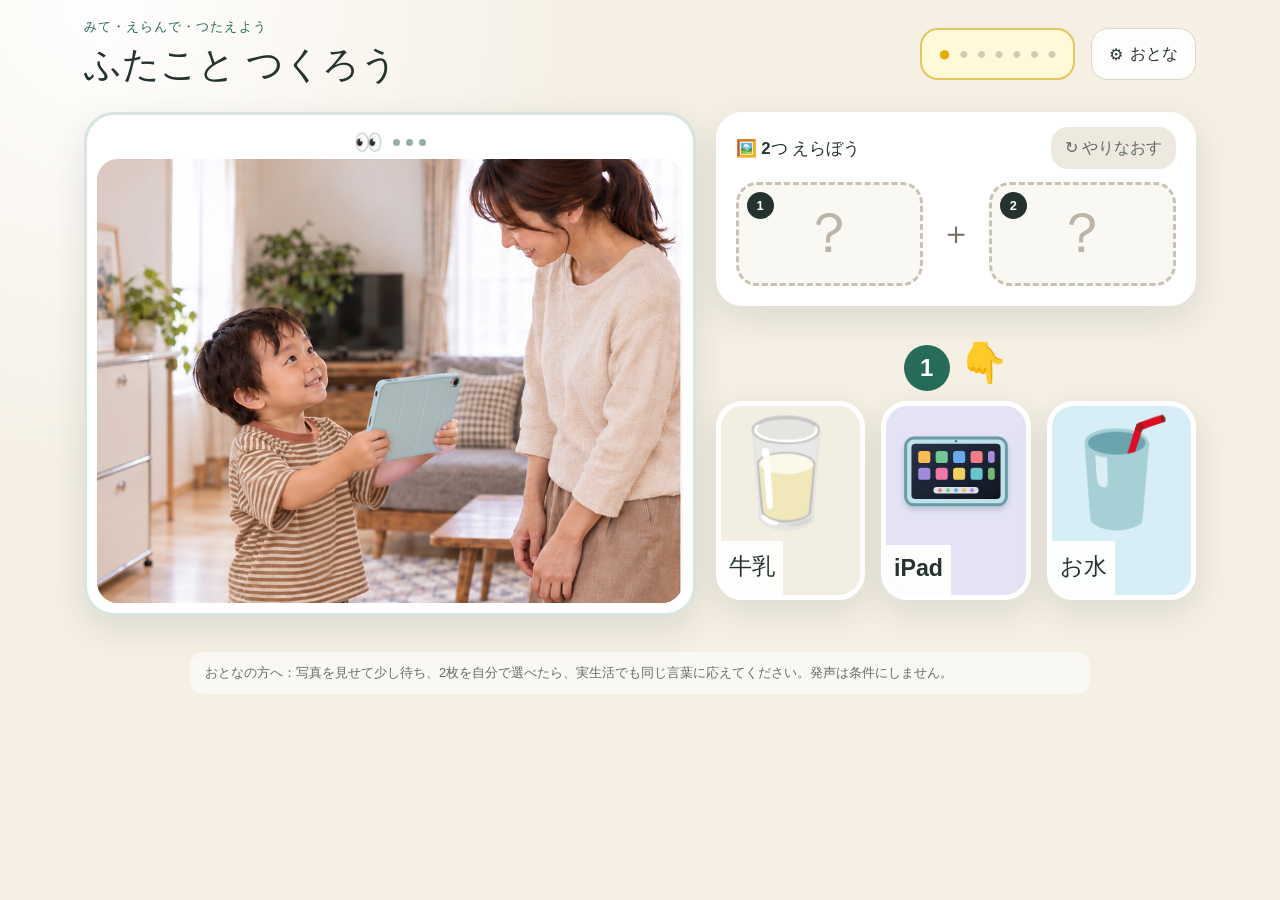
==== index.html @ f9b21fd6 "Add files via upload" ====
<!doctype html>
<html lang="ja">
  <head>
    <meta charset="UTF-8" />
    <meta name="viewport" content="width=device-width, initial-scale=1, viewport-fit=cover" />
    <meta name="theme-color" content="#f5efe4" />
    <meta name="apple-mobile-web-app-capable" content="yes" />
    <meta name="apple-mobile-web-app-status-bar-style" content="default" />
    <meta name="apple-mobile-web-app-title" content="ふたこと" />
    <meta name="format-detection" content="telephone=no" />
    <link rel="manifest" href="./manifest.webmanifest" />
    <link rel="icon" type="image/png" href="./icons/icon-192.png" />
    <link rel="apple-touch-icon" href="./icons/icon-180.png" />
    <link rel="stylesheet" href="./styles.css" />
    <title>ふたこと つくろう</title>
  </head>
  <body>
    <div class="app-shell">
      <header class="topbar">
        <div>
          <p class="eyebrow">みて・えらんで・つたえよう</p>
          <h1 id="app-title">ふたこと つくろう</h1>
        </div>
        <div class="topbar-actions">
          <div id="progress" class="progress" aria-label="ゲームの進み具合"></div>
          <button id="open-settings" class="adult-button" type="button" aria-label="おとなの設定を開く">
            <span aria-hidden="true">⚙</span><span>おとな</span>
          </button>
        </div>
      </header>

      <main>
        <section class="story-card" aria-labelledby="scene-description">
          <div class="look-cue" aria-hidden="true"><span>👀</span><i></i><i></i><i></i></div>
          <div id="scene-frame" class="scene-frame">
            <img id="scene-image" class="scene-image" src="" alt="" />
            <div id="result-badge" class="result-badge" hidden aria-hidden="true">できた！</div>
          </div>
          <p id="scene-description" class="visually-hidden"></p>
        </section>

        <section class="sentence-area" aria-labelledby="sentence-title">
          <div class="sentence-heading">
            <h2 id="sentence-title"><span aria-hidden="true">🖼️</span> 2つ えらぼう</h2>
            <button id="reset-round" class="reset-button" type="button">↻ やりなおす</button>
          </div>
          <div class="sentence-strip" aria-label="選んだ二つのカード">
            <div id="first-slot" class="word-slot empty">
              <span class="slot-number">1</span><span class="slot-placeholder" aria-hidden="true">？</span>
            </div>
            <span class="sentence-arrow" aria-hidden="true">＋</span>
            <div id="second-slot" class="word-slot empty">
              <span class="slot-number">2</span><span class="slot-placeholder" aria-hidden="true">？</span>
            </div>
          </div>
        </section>

        <section id="choices-area" class="choices-area" aria-labelledby="choice-title">
          <p id="choice-title" class="choice-title"><span aria-hidden="true">1　👇</span></p>
          <div id="choice-grid" class="choice-grid"></div>
        </section>

        <section id="outcome-panel" class="outcome-panel" hidden aria-live="assertive">
          <div class="outcome-copy">
            <span class="outcome-icon" aria-hidden="true">✨</span>
            <div><small>つたわった ことば</small><strong id="completed-phrase"></strong></div>
          </div>
          <div class="auto-next" aria-label="自動的に次の場面へ進みます">
            <span aria-hidden="true">●</span><span aria-hidden="true">●</span><span aria-hidden="true">●</span><b aria-hidden="true">▶</b>
          </div>
        </section>

        <p class="partner-cue">
          <strong>おとなの方へ：</strong>写真を見せて少し待ち、2枚を自分で選べたら、実生活でも同じ言葉に応えてください。発声は条件にしません。
        </p>
      </main>
    </div>

    <dialog id="settings-dialog" class="settings-dialog">
      <div class="settings-shell">
        <header class="settings-header">
          <div><p class="eyebrow">保護者用</p><h2>ゲームの設定</h2></div>
          <button id="close-settings" class="close-button" type="button" aria-label="設定を閉じる">×</button>
        </header>
        <div class="settings-content">
          <section class="settings-section">
            <label class="field">
              <span>アプリに表示する名前</span>
              <input id="app-title-input" type="text" maxlength="24" />
            </label>
            <label class="field range-field">
              <span>読み上げの速さ：<output id="rate-output">ゆっくり</output></span>
              <input id="speech-rate" type="range" min="0.65" max="1.1" value="0.82" step="0.01" />
            </label>
            <label class="toggle-field">
              <input id="celebrate-correct" type="checkbox" checked />
              <span>正解時にクラッカーでお祝いする</span>
            </label>
            <button id="test-voice" class="secondary-button" type="button">二語の声を試す</button>
          </section>

          <section class="settings-section">
            <h3>収録している場面</h3>
            <ul class="scene-list">
              <li>iPad ＋ やりたい</li>
              <li>牛乳 ＋ ちょうだい</li>
              <li>お水（水筒）＋ 取って</li>
              <li>お菓子 ＋ ちょうだい</li>
              <li>お菓子 ＋ あけて</li>
              <li>おむつ ＋ かえて</li>
              <li>トイレ ＋ 行きたい</li>
            </ul>
            <p class="note">7つの写真場面は、3歳の慧樹くんの写真を人物の基準にしたAI合成画像です。おむつ場面の結果写真は、清潔なおむつを履き、これからズボンを履く日常場面です。</p>
          </section>

          <section class="settings-section guidance-section">
            <h3>遊び方</h3>
            <ol>
              <li>最初の写真を一緒に見ます。</li>
              <li>1枚目を3枚から選びます。</li>
              <li>2枚目を3枚から選びます。</li>
              <li>正しい組み合わせで二語を読み、結果の写真に変わります。</li>
            </ol>
          </section>
        </div>
      </div>
    </dialog>

    <div id="celebration" class="celebration" hidden aria-live="assertive" aria-atomic="true">
      <div class="cracker cracker-left" aria-hidden="true">🎉</div>
      <div class="celebration-message">正解！</div>
      <div class="cracker cracker-right" aria-hidden="true">🎉</div>
      <div class="confetti" aria-hidden="true">
        <i></i><i></i><i></i><i></i><i></i><i></i><i></i><i></i>
        <i></i><i></i><i></i><i></i><i></i><i></i><i></i><i></i>
      </div>
    </div>
    <div id="toast" class="toast" role="status" aria-live="polite" hidden></div>
    <script src="./app.js" defer></script>
  </body>
</html>
---- styles.css ----
:root {
  color-scheme: light;
  --ink: #25332e;
  --muted: #68736e;
  --paper: #fffdf8;
  --cream: #f5efe4;
  --line: #ddd5c7;
  --green: #276b5a;
  --green-dark: #174f43;
  --yellow: #f5cd51;
  --shadow: 0 12px 34px rgba(41, 55, 49, 0.12);
  font-family: -apple-system, BlinkMacSystemFont, "Hiragino Sans", "Yu Gothic", sans-serif;
  font-synthesis: none;
}

* { box-sizing: border-box; }
[hidden] { display: none !important; }

html,
body {
  min-height: 100%;
  margin: 0;
  background: var(--cream);
  color: var(--ink);
  -webkit-tap-highlight-color: transparent;
}

body {
  min-height: 100svh;
  background:
    radial-gradient(circle at 8% 0%, rgba(255, 255, 255, 0.96), transparent 34%),
    var(--cream);
}

button,
input { font: inherit; }
button { color: inherit; }
h1,
h2,
h3,
p { margin-top: 0; }

.app-shell {
  width: min(1160px, 100%);
  min-height: 100svh;
  margin: 0 auto;
  padding: max(18px, env(safe-area-inset-top)) max(24px, env(safe-area-inset-right)) max(28px, env(safe-area-inset-bottom)) max(24px, env(safe-area-inset-left));
}

.topbar,
.topbar-actions,
.sentence-heading,
.settings-header {
  display: flex;
  align-items: center;
  justify-content: space-between;
  gap: 16px;
}

.eyebrow {
  margin: 0 0 5px;
  color: var(--green);
  font-size: 0.82rem;
  font-weight: 900;
  letter-spacing: 0.08em;
}

h1 {
  margin-bottom: 0;
  font-size: clamp(1.5rem, 3vw, 2.3rem);
}

.progress {
  display: flex;
  min-height: 52px;
  align-items: center;
  gap: 8px;
  padding: 0 16px;
  border: 2px solid #e3c65d;
  border-radius: 18px;
  background: #fff8d9;
}

.progress span {
  color: #d1cab4;
  font-size: 1rem;
}

.progress span.active {
  color: #e0ad00;
  font-size: 1.35rem;
  animation: active-dot 1.2s ease-in-out infinite;
}

.progress span.done { color: #e0ad00; }

.adult-button,
.reset-button,
.close-button,
.secondary-button {
  border: 0;
  border-radius: 17px;
  cursor: pointer;
  font-weight: 900;
  touch-action: manipulation;
}

.adult-button {
  display: flex;
  min-height: 52px;
  align-items: center;
  gap: 7px;
  padding: 0 17px;
  border: 1px solid var(--line);
  background: rgba(255, 255, 255, 0.86);
}

main { padding-top: 22px; }

.story-card {
  width: min(760px, 100%);
  margin: 0 auto 18px;
  padding: 10px;
  border: 3px solid #d7e5df;
  border-radius: 30px;
  background: #fff;
  box-shadow: var(--shadow);
}

.look-cue {
  display: flex;
  min-height: 34px;
  align-items: center;
  justify-content: center;
  gap: 6px;
}

.look-cue span { margin-right: 4px; font-size: 1.45rem; }
.look-cue i {
  width: 7px;
  height: 7px;
  border-radius: 50%;
  background: #94afa6;
}

.scene-frame {
  position: relative;
  width: 100%;
  aspect-ratio: 1.32 / 1;
  overflow: hidden;
  border-radius: 21px;
  background: #eae6dc;
}

.scene-image {
  display: block;
  width: 200%;
  max-width: none;
  height: 100%;
  object-fit: cover;
  transform: translateX(0);
  transition: transform 750ms cubic-bezier(.2, .75, .25, 1);
}

.scene-frame.show-result .scene-image { transform: translateX(-50%); }

.result-badge {
  position: absolute;
  top: 14px;
  right: 14px;
  padding: 9px 15px;
  border: 4px solid #fff;
  border-radius: 999px;
  background: var(--yellow);
  font-size: 1.05rem;
  font-weight: 950;
  box-shadow: 0 6px 18px rgba(66, 54, 19, 0.2);
  animation: badge-pop 600ms ease-out both;
}

.sentence-area {
  width: min(900px, 100%);
  margin: 0 auto;
  padding: 15px 20px 20px;
  border-radius: 26px;
  background: #fff;
  box-shadow: var(--shadow);
}

.sentence-heading h2 {
  margin-bottom: 0;
  font-size: 1.05rem;
}

.reset-button {
  min-height: 42px;
  padding: 0 14px;
  background: #eee9df;
  color: #626b67;
}

.sentence-strip {
  display: grid;
  grid-template-columns: 1fr 42px 1fr;
  align-items: center;
  gap: 12px;
  margin-top: 13px;
}

.word-slot {
  position: relative;
  display: grid;
  min-height: 118px;
  grid-template-columns: minmax(70px, 40%) 1fr;
  align-items: center;
  gap: 10px;
  overflow: hidden;
  padding: 10px;
  border: 4px solid var(--green);
  border-radius: 21px;
  background: var(--slot-color, #eef7f4);
}

.word-slot.empty {
  display: grid;
  place-items: center;
  border: 3px dashed #c9c1b3;
  background: #faf8f3;
}

.word-slot.speaking {
  box-shadow: 0 0 0 8px rgba(245, 205, 81, 0.65);
  transform: scale(1.015);
}

.slot-number {
  position: absolute;
  top: 7px;
  left: 8px;
  display: grid;
  width: 27px;
  height: 27px;
  place-items: center;
  border-radius: 50%;
  background: var(--ink);
  color: #fff;
  font-size: 0.8rem;
  font-weight: 900;
}

.slot-placeholder {
  color: #bbb4a7;
  font-size: 3.5rem;
  font-weight: 950;
}

.slot-emoji {
  display: grid;
  min-height: 88px;
  place-items: center;
  border-radius: 15px;
  background: rgba(255, 255, 255, 0.82);
  font-size: clamp(3.2rem, 7vw, 5rem);
}

.slot-word {
  font-size: clamp(1.3rem, 3vw, 2rem);
  font-weight: 950;
  text-align: center;
}

.sentence-arrow {
  color: #746e64;
  font-size: 2rem;
  font-weight: 950;
  text-align: center;
}

.choices-area {
  width: min(960px, 100%);
  margin: 18px auto 0;
}

.choice-title {
  min-height: 50px;
  margin: 0 0 10px;
  text-align: center;
}

.choice-step {
  display: inline-grid;
  width: 46px;
  height: 46px;
  place-items: center;
  border-radius: 50%;
  background: var(--green);
  color: #fff;
  font-size: 1.5rem;
  font-weight: 950;
}

.choice-hand {
  display: inline-block;
  margin-left: 10px;
  font-size: 2.4rem;
  animation: hand-bob 1s ease-in-out infinite;
}

.finished-symbol {
  display: inline-block;
  padding: 7px 20px;
  border-radius: 999px;
  background: rgba(255, 255, 255, 0.75);
  font-size: 1.65rem;
}

.choice-grid {
  display: grid;
  grid-template-columns: repeat(3, minmax(0, 1fr));
  gap: 16px;
}

.picture-card {
  position: relative;
  display: flex;
  min-height: 172px;
  flex-direction: column;
  overflow: hidden;
  padding: 0;
  border: 5px solid #fff;
  border-radius: 26px;
  background: var(--card-color);
  box-shadow: var(--shadow);
  cursor: pointer;
  touch-action: manipulation;
  transition: transform 130ms ease, opacity 130ms ease, border-color 130ms ease;
}

.picture-card:active { transform: scale(0.96); }

.card-emoji {
  display: grid;
  min-height: 120px;
  flex: 1;
  place-items: center;
  font-size: clamp(4.3rem, 9vw, 6.5rem);
}

.card-picture {
  box-sizing: border-box;
  width: 100%;
  max-width: 156px;
  height: 120px;
  margin: auto;
  padding: 8px;
  object-fit: contain;
}

.slot-emoji.card-picture {
  width: min(100%, 118px);
  height: 88px;
  padding: 5px;
}

.card-word {
  padding: 10px 8px 13px;
  background: rgba(255, 255, 255, 0.94);
  font-size: clamp(1rem, 2.2vw, 1.45rem);
  font-weight: 950;
  text-align: center;
}

.picture-card.try-again {
  border-color: #e39b67;
  animation: shake 420ms ease;
}

.picture-card.chosen {
  border-color: var(--yellow);
  animation: chosen-pop 340ms ease-out both;
}

.picture-card.hint-card {
  border-color: var(--yellow);
  animation: hint-glow 1.15s ease-in-out infinite;
}

.picture-card.hint-card::after {
  position: absolute;
  right: 7px;
  bottom: 7px;
  content: "👆";
  font-size: 3rem;
  animation: hand-bob 1s ease-in-out infinite;
}

.outcome-panel {
  display: flex;
  width: min(900px, 100%);
  align-items: center;
  justify-content: space-between;
  gap: 12px;
  margin: 18px auto 0;
  padding: 14px 16px;
  border: 3px solid #ead170;
  border-radius: 24px;
  background: #fff8d8;
  box-shadow: var(--shadow);
}

.outcome-copy {
  display: flex;
  align-items: center;
  gap: 12px;
}

.outcome-icon { font-size: 2.8rem; }
.outcome-copy small,
.outcome-copy strong { display: block; }
.outcome-copy small { color: #71694e; font-weight: 800; }
.outcome-copy strong { margin-top: 2px; font-size: clamp(1.35rem, 3vw, 2rem); }

.auto-next {
  display: flex;
  align-items: center;
  justify-content: flex-end;
  gap: 6px;
  min-width: 110px;
  color: var(--green);
}

.auto-next span {
  color: #91b7ac;
  font-size: 0.72rem;
  animation: next-dot 1.1s ease-in-out infinite;
}

.auto-next span:nth-child(2) { animation-delay: 0.16s; }
.auto-next span:nth-child(3) { animation-delay: 0.32s; }
.auto-next b { margin-left: 7px; font-size: 1.6rem; }

.partner-cue {
  width: min(900px, 100%);
  margin: 16px auto 0;
  padding: 11px 15px;
  border-radius: 14px;
  background: rgba(255, 255, 255, 0.58);
  color: #666d69;
  font-size: 0.8rem;
  line-height: 1.6;
}

.settings-dialog {
  width: min(680px, calc(100% - 24px));
  max-height: calc(100svh - 24px);
  padding: 0;
  overflow: hidden;
  border: 0;
  border-radius: 28px;
  background: var(--paper);
  box-shadow: 0 20px 80px rgba(26, 37, 33, 0.3);
}

.settings-dialog::backdrop {
  background: rgba(31, 43, 39, 0.55);
  backdrop-filter: blur(4px);
}

.settings-shell {
  display: flex;
  max-height: calc(100svh - 24px);
  flex-direction: column;
}

.settings-header {
  padding: 21px 23px 17px;
  border-bottom: 1px solid var(--line);
  background: #fff;
}

.settings-header h2 { margin-bottom: 0; }

.close-button {
  width: 52px;
  height: 52px;
  background: #eeeae2;
  font-size: 2rem;
}

.settings-content {
  overflow-y: auto;
  padding: 23px;
}

.settings-section + .settings-section {
  margin-top: 26px;
  padding-top: 26px;
  border-top: 1px solid var(--line);
}

.settings-section h3 { margin-bottom: 14px; }

.field {
  display: grid;
  gap: 8px;
  margin-bottom: 18px;
  font-weight: 800;
}

.field input[type="text"] {
  min-height: 54px;
  padding: 0 15px;
  border: 2px solid var(--line);
  border-radius: 14px;
}

.range-field input { width: 100%; accent-color: var(--green); }

.toggle-field {
  display: flex;
  align-items: center;
  gap: 12px;
  margin-bottom: 19px;
  font-weight: 800;
}

.toggle-field input { width: 25px; height: 25px; accent-color: var(--green); }

.secondary-button {
  min-height: 48px;
  padding: 0 18px;
  background: #ebe7de;
}

.scene-list,
.guidance-section ol { line-height: 1.8; }

.note {
  color: var(--muted);
  font-size: 0.85rem;
  line-height: 1.65;
}

.visually-hidden {
  position: absolute !important;
  width: 1px !important;
  height: 1px !important;
  padding: 0 !important;
  overflow: hidden !important;
  clip: rect(0, 0, 0, 0) !important;
  white-space: nowrap !important;
  border: 0 !important;
}

.toast {
  position: fixed;
  z-index: 40;
  right: 20px;
  bottom: max(20px, env(safe-area-inset-bottom));
  left: 20px;
  width: fit-content;
  margin: 0 auto;
  padding: 14px 20px;
  border-radius: 16px;
  background: #25312d;
  color: #fff;
  font-weight: 900;
}

.celebration {
  position: fixed;
  z-index: 30;
  inset: 0;
  display: flex;
  align-items: center;
  justify-content: center;
  gap: clamp(18px, 5vw, 70px);
  overflow: hidden;
  pointer-events: none;
}

.celebration::before {
  position: absolute;
  inset: 0;
  background: radial-gradient(circle, rgba(255, 250, 213, 0.9), rgba(255, 255, 255, 0) 64%);
  content: "";
  animation: celebration-glow 1.35s ease-out both;
}

.celebration-message {
  position: relative;
  z-index: 2;
  padding: 18px 32px 22px;
  border: 5px solid #fff;
  border-radius: 28px;
  background: var(--yellow);
  font-size: clamp(2.4rem, 8vw, 5.5rem);
  font-weight: 950;
  box-shadow: 0 18px 50px rgba(74, 57, 7, 0.2);
  animation: correct-pop 1.3s ease-out both;
}

.cracker {
  position: relative;
  z-index: 2;
  font-size: clamp(4rem, 11vw, 8rem);
}

.cracker-left { animation: cracker-left 1.3s ease-out both; }
.cracker-right { animation: cracker-right 1.3s ease-out both; transform: scaleX(-1); }
.confetti { position: absolute; inset: 0; }
.confetti i {
  position: absolute;
  top: -10%;
  left: var(--x);
  width: 13px;
  height: 28px;
  border-radius: 4px;
  background: var(--color);
  animation: confetti-fall var(--duration) ease-out var(--delay) both;
}
.confetti i:nth-child(1) { --x: 8%; --color: #e76868; --duration: 1.2s; --delay: .03s; }
.confetti i:nth-child(2) { --x: 15%; --color: #4cae8d; --duration: 1.35s; --delay: .12s; }
.confetti i:nth-child(3) { --x: 23%; --color: #638fd5; --duration: 1.15s; --delay: .2s; }
.confetti i:nth-child(4) { --x: 31%; --color: #f0b83d; --duration: 1.4s; --delay: .05s; }
.confetti i:nth-child(5) { --x: 39%; --color: #a979ce; --duration: 1.25s; --delay: .16s; }
.confetti i:nth-child(6) { --x: 47%; --color: #e76868; --duration: 1.38s; --delay: .08s; }
.confetti i:nth-child(7) { --x: 55%; --color: #4cae8d; --duration: 1.18s; --delay: .22s; }
.confetti i:nth-child(8) { --x: 63%; --color: #638fd5; --duration: 1.32s; --delay: .02s; }
.confetti i:nth-child(9) { --x: 71%; --color: #f0b83d; --duration: 1.22s; --delay: .13s; }
.confetti i:nth-child(10) { --x: 79%; --color: #a979ce; --duration: 1.42s; --delay: .06s; }
.confetti i:nth-child(11) { --x: 87%; --color: #e76868; --duration: 1.2s; --delay: .18s; }
.confetti i:nth-child(12) { --x: 94%; --color: #4cae8d; --duration: 1.34s; --delay: .1s; }
.confetti i:nth-child(13) { --x: 12%; --color: #638fd5; --duration: 1.4s; --delay: .26s; }
.confetti i:nth-child(14) { --x: 35%; --color: #f0b83d; --duration: 1.27s; --delay: .3s; }
.confetti i:nth-child(15) { --x: 68%; --color: #a979ce; --duration: 1.36s; --delay: .24s; }
.confetti i:nth-child(16) { --x: 90%; --color: #e76868; --duration: 1.18s; --delay: .32s; }

button:focus-visible,
input:focus-visible {
  outline: 4px solid #196fc5;
  outline-offset: 3px;
}

@keyframes active-dot {
  0%, 100% { transform: scale(1); }
  50% { transform: scale(1.2); }
}
@keyframes next-dot {
  0%, 100% { transform: translateY(0); opacity: 0.42; }
  50% { transform: translateY(-5px); opacity: 1; }
}
@keyframes hand-bob {
  0%, 100% { transform: translateY(4px); }
  50% { transform: translateY(-5px); }
}
@keyframes badge-pop {
  0% { transform: scale(0.4) rotate(-10deg); opacity: 0; }
  75% { transform: scale(1.1) rotate(3deg); opacity: 1; }
  100% { transform: scale(1); opacity: 1; }
}
@keyframes shake {
  0%, 100% { transform: translateX(0); }
  30% { transform: translateX(-8px); }
  65% { transform: translateX(8px); }
}
@keyframes chosen-pop {
  0% { transform: scale(1); }
  55% { transform: scale(1.08); }
  100% { transform: scale(0.98); }
}
@keyframes hint-glow {
  0%, 100% { box-shadow: var(--shadow), 0 0 0 0 rgba(245, 205, 81, 0.5); }
  50% { box-shadow: var(--shadow), 0 0 0 11px rgba(245, 205, 81, 0.16); }
}
@keyframes correct-pop {
  0% { transform: scale(0.45) rotate(-7deg); opacity: 0; }
  24% { transform: scale(1.12) rotate(3deg); opacity: 1; }
  75% { transform: scale(1); opacity: 1; }
  100% { transform: scale(0.96); opacity: 0; }
}
@keyframes cracker-left {
  0% { transform: translate(-70px, 50px) rotate(-30deg) scale(0.5); opacity: 0; }
  25% { transform: translate(0) rotate(0) scale(1.08); opacity: 1; }
  100% { transform: translate(-10px, 10px) rotate(-8deg); opacity: 0; }
}
@keyframes cracker-right {
  0% { transform: translate(70px, 50px) rotate(-30deg) scale(-0.5, 0.5); opacity: 0; }
  25% { transform: translate(0) rotate(0) scale(-1.08, 1.08); opacity: 1; }
  100% { transform: translate(10px, 10px) rotate(-8deg) scale(-1, 1); opacity: 0; }
}
@keyframes confetti-fall {
  0% { transform: translateY(-5vh) rotate(0); opacity: 0; }
  12% { opacity: 1; }
  100% { transform: translateY(108vh) rotate(520deg); opacity: 0; }
}
@keyframes celebration-glow {
  0% { opacity: 0; }
  18% { opacity: 1; }
  100% { opacity: 0; }
}

@media (min-width: 900px) {
  main {
    display: grid;
    grid-template-columns: minmax(0, 1.12fr) minmax(430px, 0.88fr);
    grid-template-areas:
      "story sentence"
      "story choices"
      "outcome outcome"
      "cue cue";
    align-items: start;
    gap: 18px 20px;
  }

  .story-card {
    grid-area: story;
    width: 100%;
    margin: 0;
  }

  .sentence-area {
    grid-area: sentence;
    width: 100%;
    margin: 0;
  }

  .choices-area {
    grid-area: choices;
    width: 100%;
    margin: 0;
  }

  .outcome-panel {
    grid-area: outcome;
    margin-top: 0;
  }

  .partner-cue {
    grid-area: cue;
    margin-top: 0;
  }

  .word-slot {
    min-height: 104px;
    grid-template-columns: 1fr;
  }

  .slot-emoji { min-height: 62px; font-size: 3rem; }
  .slot-word { font-size: 1.05rem; }
  .picture-card { min-height: 160px; }
  .card-emoji { min-height: 112px; }
}

@media (max-width: 760px) {
  .app-shell { padding-right: 14px; padding-left: 14px; }
  .topbar { align-items: flex-start; }
  .topbar-actions { gap: 7px; }
  .progress { gap: 5px; min-height: 48px; padding: 0 10px; }
  .adult-button { min-height: 48px; padding: 0 12px; }
  .adult-button span:last-child { display: none; }
  main { padding-top: 16px; }
  .story-card { padding: 7px; border-radius: 23px; }
  .scene-frame { border-radius: 17px; }
  .sentence-area { padding: 13px; }
  .word-slot { min-height: 96px; grid-template-columns: 1fr; }
  .slot-emoji { min-height: 58px; font-size: 2.8rem; }
  .slot-word { font-size: 1rem; }
  .sentence-strip { grid-template-columns: 1fr 30px 1fr; gap: 7px; }
  .sentence-arrow { font-size: 1.5rem; }
  .choice-grid { gap: 9px; }
  .picture-card { min-height: 125px; border-width: 4px; border-radius: 20px; }
  .card-emoji { min-height: 87px; font-size: clamp(3rem, 15vw, 4.5rem); }
  .card-word { padding: 8px 4px 10px; font-size: 0.92rem; }
  .outcome-panel { align-items: center; }
  .auto-next { min-width: 82px; }
}

@media (prefers-reduced-motion: reduce) {
  *,
  *::before,
  *::after {
    scroll-behavior: auto !important;
    animation: none !important;
    transition-duration: 0.01ms !important;
  }
  .confetti { display: none; }
}
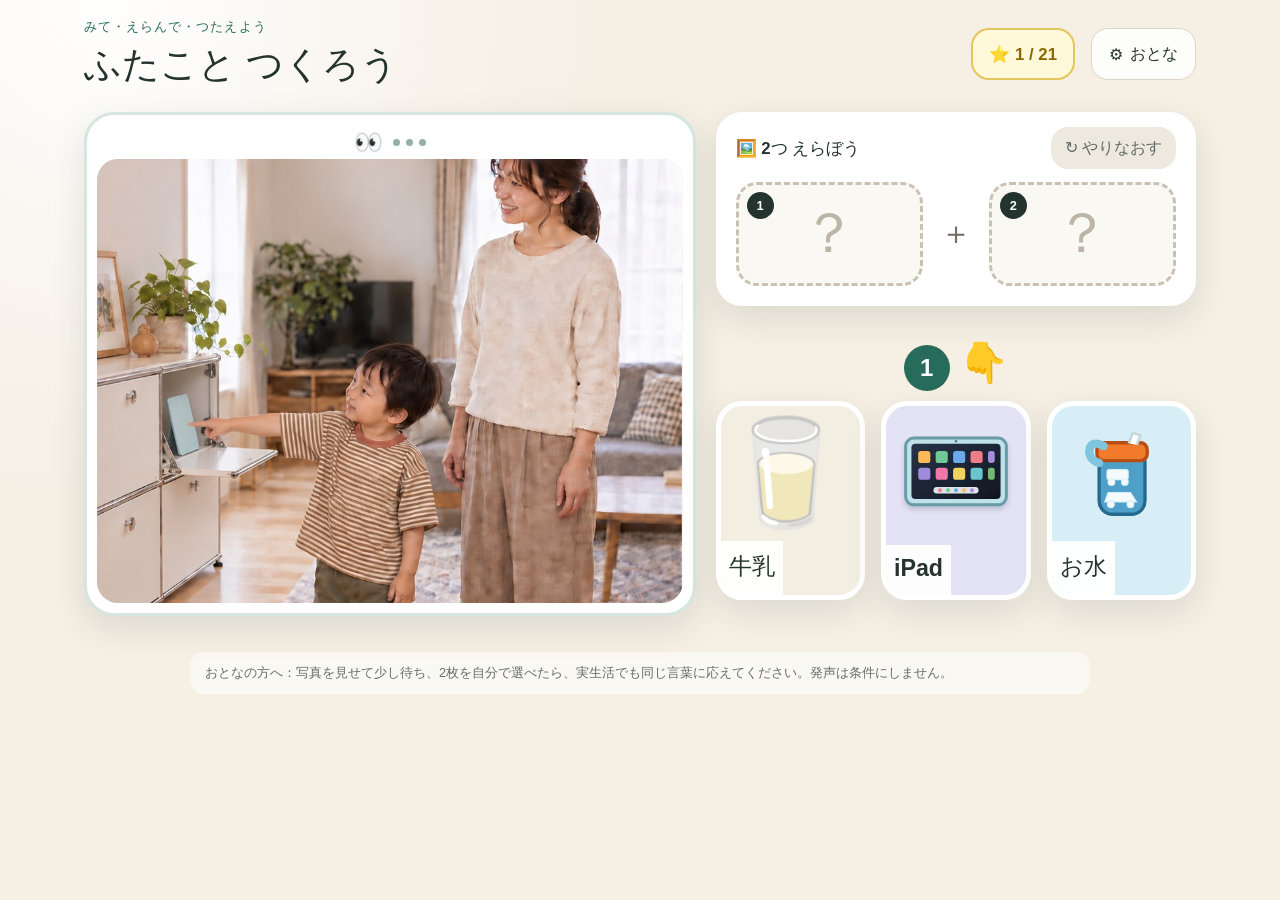
==== commit 3eca79be: "Add files via upload" ====
--- a/index.html
+++ b/index.html
@@ -101,16 +101,19 @@
 
           <section class="settings-section">
             <h3>収録している場面</h3>
+            <a class="secondary-button scene-list-link" href="./scene-list.html?v=29">写真つき・番号つきの一覧を開く</a>
             <ul class="scene-list">
-              <li>iPad ＋ やりたい</li>
-              <li>牛乳 ＋ ちょうだい</li>
-              <li>お水（水筒）＋ 取って</li>
-              <li>お菓子 ＋ ちょうだい</li>
-              <li>お菓子 ＋ あけて</li>
+              <li>iPad：取って・ちょうだい・あけて</li>
+              <li>牛乳：取って・ちょうだい・あけて</li>
+              <li>お水（水筒）：取って・ちょうだい・あけて</li>
+              <li>お菓子：取って・ちょうだい・あけて</li>
+              <li>チョコ：取って・ちょうだい・あけて</li>
+              <li>ヨーグルト：取って・ちょうだい・あけて</li>
+              <li>特別：iPad ＋ やりたい</li>
               <li>おむつ ＋ かえて</li>
               <li>トイレ ＋ 行きたい</li>
             </ul>
-            <p class="note">7つの写真場面は、3歳の慧樹くんの写真を人物の基準にしたAI合成画像です。おむつ場面の結果写真は、清潔なおむつを履き、これからズボンを履く日常場面です。</p>
+            <p class="note">全21場面（基本18場面＋特別3場面）です。「取って」は手の届かない所や見えない所、「ちょうだい」は目の前にある物、「あけて」は閉じたふた・袋・カバーの場面です。人物は慧樹くんに似せた3歳の男の子を使ったAI合成画像で、実際の写真ではありません。</p>
           </section>
 
           <section class="settings-section guidance-section">
--- a/styles.css
+++ b/styles.css
@@ -94,6 +94,13 @@
 
 .progress span.done { color: #e0ad00; }
 
+.progress .progress-count {
+  color: #8a6a00;
+  font-size: 1.05rem;
+  font-weight: 800;
+  white-space: nowrap;
+}
+
 .adult-button,
 .reset-button,
 .close-button,
@@ -530,6 +537,15 @@
   min-height: 48px;
   padding: 0 18px;
   background: #ebe7de;
+}
+
+.scene-list-link {
+  display: inline-flex;
+  align-items: center;
+  justify-content: center;
+  margin-bottom: 12px;
+  color: var(--ink);
+  text-decoration: none;
 }
 
 .scene-list,
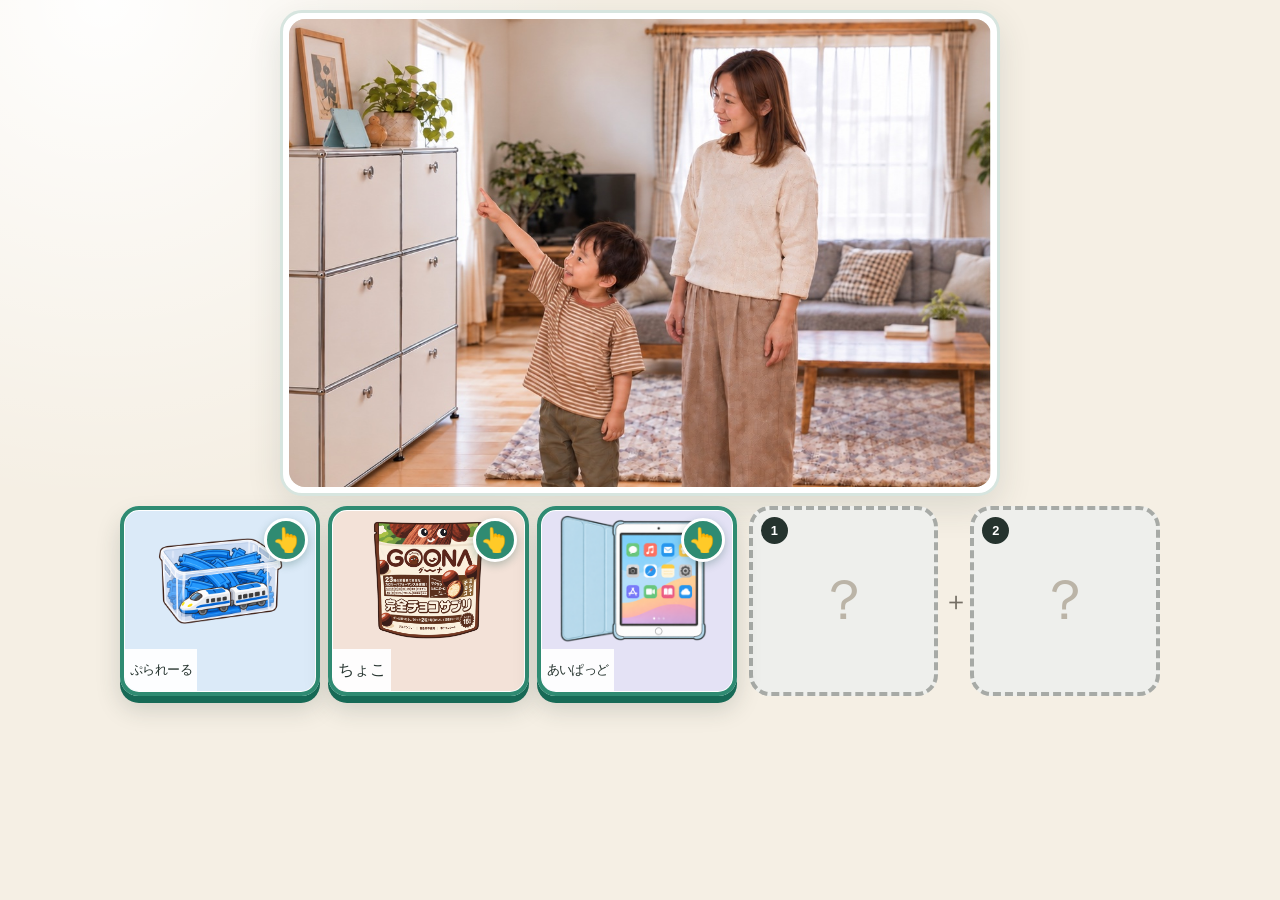
==== commit bcb3d8c3: "Add files via upload" ====
--- a/index.html
+++ b/index.html
@@ -11,39 +11,20 @@
     <link rel="manifest" href="./manifest.webmanifest" />
     <link rel="icon" type="image/png" href="./icons/icon-192.png" />
     <link rel="apple-touch-icon" href="./icons/icon-180.png" />
-    <link rel="stylesheet" href="./styles.css" />
+    <link rel="stylesheet" href="./styles.css?v=61" />
     <title>ふたこと つくろう</title>
   </head>
   <body>
     <div class="app-shell">
-      <header class="topbar">
-        <div>
-          <p class="eyebrow">みて・えらんで・つたえよう</p>
-          <h1 id="app-title">ふたこと つくろう</h1>
-        </div>
-        <div class="topbar-actions">
-          <div id="progress" class="progress" aria-label="ゲームの進み具合"></div>
-          <button id="open-settings" class="adult-button" type="button" aria-label="おとなの設定を開く">
-            <span aria-hidden="true">⚙</span><span>おとな</span>
-          </button>
-        </div>
-      </header>
-
       <main>
         <section class="story-card" aria-labelledby="scene-description">
-          <div class="look-cue" aria-hidden="true"><span>👀</span><i></i><i></i><i></i></div>
           <div id="scene-frame" class="scene-frame">
             <img id="scene-image" class="scene-image" src="" alt="" />
-            <div id="result-badge" class="result-badge" hidden aria-hidden="true">できた！</div>
           </div>
           <p id="scene-description" class="visually-hidden"></p>
         </section>
 
-        <section class="sentence-area" aria-labelledby="sentence-title">
-          <div class="sentence-heading">
-            <h2 id="sentence-title"><span aria-hidden="true">🖼️</span> 2つ えらぼう</h2>
-            <button id="reset-round" class="reset-button" type="button">↻ やりなおす</button>
-          </div>
+        <section class="sentence-area">
           <div class="sentence-strip" aria-label="選んだ二つのカード">
             <div id="first-slot" class="word-slot empty">
               <span class="slot-number">1</span><span class="slot-placeholder" aria-hidden="true">？</span>
@@ -60,85 +41,16 @@
           <div id="choice-grid" class="choice-grid"></div>
         </section>
 
-        <section id="outcome-panel" class="outcome-panel" hidden aria-live="assertive">
-          <div class="outcome-copy">
-            <span class="outcome-icon" aria-hidden="true">✨</span>
-            <div><small>つたわった ことば</small><strong id="completed-phrase"></strong></div>
-          </div>
-          <div class="auto-next" aria-label="自動的に次の場面へ進みます">
-            <span aria-hidden="true">●</span><span aria-hidden="true">●</span><span aria-hidden="true">●</span><b aria-hidden="true">▶</b>
-          </div>
-        </section>
-
-        <p class="partner-cue">
-          <strong>おとなの方へ：</strong>写真を見せて少し待ち、2枚を自分で選べたら、実生活でも同じ言葉に応えてください。発声は条件にしません。
-        </p>
       </main>
     </div>
 
-    <dialog id="settings-dialog" class="settings-dialog">
-      <div class="settings-shell">
-        <header class="settings-header">
-          <div><p class="eyebrow">保護者用</p><h2>ゲームの設定</h2></div>
-          <button id="close-settings" class="close-button" type="button" aria-label="設定を閉じる">×</button>
-        </header>
-        <div class="settings-content">
-          <section class="settings-section">
-            <label class="field">
-              <span>アプリに表示する名前</span>
-              <input id="app-title-input" type="text" maxlength="24" />
-            </label>
-            <label class="field range-field">
-              <span>読み上げの速さ：<output id="rate-output">ゆっくり</output></span>
-              <input id="speech-rate" type="range" min="0.65" max="1.1" value="0.82" step="0.01" />
-            </label>
-            <label class="toggle-field">
-              <input id="celebrate-correct" type="checkbox" checked />
-              <span>正解時にクラッカーでお祝いする</span>
-            </label>
-            <button id="test-voice" class="secondary-button" type="button">二語の声を試す</button>
-          </section>
-
-          <section class="settings-section">
-            <h3>収録している場面</h3>
-            <a class="secondary-button scene-list-link" href="./scene-list.html?v=29">写真つき・番号つきの一覧を開く</a>
-            <ul class="scene-list">
-              <li>iPad：取って・ちょうだい・あけて</li>
-              <li>牛乳：取って・ちょうだい・あけて</li>
-              <li>お水（水筒）：取って・ちょうだい・あけて</li>
-              <li>お菓子：取って・ちょうだい・あけて</li>
-              <li>チョコ：取って・ちょうだい・あけて</li>
-              <li>ヨーグルト：取って・ちょうだい・あけて</li>
-              <li>特別：iPad ＋ やりたい</li>
-              <li>おむつ ＋ かえて</li>
-              <li>トイレ ＋ 行きたい</li>
-            </ul>
-            <p class="note">全21場面（基本18場面＋特別3場面）です。「取って」は手の届かない所や見えない所、「ちょうだい」は目の前にある物、「あけて」は閉じたふた・袋・カバーの場面です。人物は慧樹くんに似せた3歳の男の子を使ったAI合成画像で、実際の写真ではありません。</p>
-          </section>
-
-          <section class="settings-section guidance-section">
-            <h3>遊び方</h3>
-            <ol>
-              <li>最初の写真を一緒に見ます。</li>
-              <li>1枚目を3枚から選びます。</li>
-              <li>2枚目を3枚から選びます。</li>
-              <li>正しい組み合わせで二語を読み、結果の写真に変わります。</li>
-            </ol>
-          </section>
-        </div>
-      </div>
-    </dialog>
-
     <div id="celebration" class="celebration" hidden aria-live="assertive" aria-atomic="true">
-      <div class="cracker cracker-left" aria-hidden="true">🎉</div>
-      <div class="celebration-message">正解！</div>
-      <div class="cracker cracker-right" aria-hidden="true">🎉</div>
       <div class="confetti" aria-hidden="true">
         <i></i><i></i><i></i><i></i><i></i><i></i><i></i><i></i>
         <i></i><i></i><i></i><i></i><i></i><i></i><i></i><i></i>
       </div>
     </div>
     <div id="toast" class="toast" role="status" aria-live="polite" hidden></div>
-    <script src="./app.js" defer></script>
+    <script src="./app.js?v=61" defer></script>
   </body>
 </html>
--- a/styles.css
+++ b/styles.css
@@ -47,9 +47,6 @@
   padding: max(18px, env(safe-area-inset-top)) max(24px, env(safe-area-inset-right)) max(28px, env(safe-area-inset-bottom)) max(24px, env(safe-area-inset-left));
 }
 
-.topbar,
-.topbar-actions,
-.sentence-heading,
 .settings-header {
   display: flex;
   align-items: center;
@@ -68,37 +65,6 @@
 h1 {
   margin-bottom: 0;
   font-size: clamp(1.5rem, 3vw, 2.3rem);
-}
-
-.progress {
-  display: flex;
-  min-height: 52px;
-  align-items: center;
-  gap: 8px;
-  padding: 0 16px;
-  border: 2px solid #e3c65d;
-  border-radius: 18px;
-  background: #fff8d9;
-}
-
-.progress span {
-  color: #d1cab4;
-  font-size: 1rem;
-}
-
-.progress span.active {
-  color: #e0ad00;
-  font-size: 1.35rem;
-  animation: active-dot 1.2s ease-in-out infinite;
-}
-
-.progress span.done { color: #e0ad00; }
-
-.progress .progress-count {
-  color: #8a6a00;
-  font-size: 1.05rem;
-  font-weight: 800;
-  white-space: nowrap;
 }
 
 .adult-button,
@@ -122,7 +88,7 @@
   background: rgba(255, 255, 255, 0.86);
 }
 
-main { padding-top: 22px; }
+main { padding-top: 0; }
 
 .story-card {
   width: min(760px, 100%);
@@ -134,26 +100,10 @@
   box-shadow: var(--shadow);
 }
 
-.look-cue {
-  display: flex;
-  min-height: 34px;
-  align-items: center;
-  justify-content: center;
-  gap: 6px;
-}
-
-.look-cue span { margin-right: 4px; font-size: 1.45rem; }
-.look-cue i {
-  width: 7px;
-  height: 7px;
-  border-radius: 50%;
-  background: #94afa6;
-}
-
 .scene-frame {
   position: relative;
   width: 100%;
-  aspect-ratio: 1.32 / 1;
+  aspect-ratio: 3 / 2;
   overflow: hidden;
   border-radius: 21px;
   background: #eae6dc;
@@ -194,24 +144,11 @@
   box-shadow: var(--shadow);
 }
 
-.sentence-heading h2 {
-  margin-bottom: 0;
-  font-size: 1.05rem;
-}
-
-.reset-button {
-  min-height: 42px;
-  padding: 0 14px;
-  background: #eee9df;
-  color: #626b67;
-}
-
 .sentence-strip {
   display: grid;
   grid-template-columns: 1fr 42px 1fr;
   align-items: center;
   gap: 12px;
-  margin-top: 13px;
 }
 
 .word-slot {
@@ -223,16 +160,19 @@
   gap: 10px;
   overflow: hidden;
   padding: 10px;
-  border: 4px solid var(--green);
+  border: 4px solid #a7aaa6;
   border-radius: 21px;
-  background: var(--slot-color, #eef7f4);
+  background: var(--slot-color, #eeefec);
+  box-shadow: none;
+  cursor: default;
+  pointer-events: none;
 }
 
 .word-slot.empty {
   display: grid;
   place-items: center;
-  border: 3px dashed #c9c1b3;
-  background: #faf8f3;
+  border: 4px dashed #a7aaa6;
+  background: #eeefec;
 }
 
 .word-slot.speaking {
@@ -273,8 +213,12 @@
 .slot-word {
   font-size: clamp(1.3rem, 3vw, 2rem);
   font-weight: 950;
+  line-height: 1;
   text-align: center;
-}
+  white-space: nowrap;
+}
+
+.slot-word.long-word { font-size: clamp(1rem, 2.3vw, 1.55rem); }
 
 .sentence-arrow {
   color: #746e64;
@@ -335,15 +279,37 @@
   overflow: hidden;
   padding: 0;
   border: 5px solid #fff;
+  outline: 4px solid #2f8b72;
+  outline-offset: -4px;
   border-radius: 26px;
   background: var(--card-color);
-  box-shadow: var(--shadow);
+  box-shadow: 0 7px 0 #176a56, 0 13px 24px rgba(41, 55, 49, 0.18);
   cursor: pointer;
   touch-action: manipulation;
-  transition: transform 130ms ease, opacity 130ms ease, border-color 130ms ease;
-}
-
-.picture-card:active { transform: scale(0.96); }
+  transition: transform 130ms ease, opacity 130ms ease, border-color 130ms ease, box-shadow 130ms ease;
+}
+
+.picture-card::before {
+  position: absolute;
+  z-index: 2;
+  top: 7px;
+  right: 7px;
+  display: grid;
+  width: 38px;
+  height: 38px;
+  place-items: center;
+  border: 3px solid #fff;
+  border-radius: 50%;
+  background: #2f8b72;
+  content: "👆";
+  font-size: 1.45rem;
+  box-shadow: 0 3px 8px rgba(23, 79, 67, 0.28);
+}
+
+.picture-card:active {
+  transform: translateY(5px) scale(0.98);
+  box-shadow: 0 2px 0 #176a56, 0 5px 12px rgba(41, 55, 49, 0.14);
+}
 
 .card-emoji {
   display: grid;
@@ -356,12 +322,31 @@
 .card-picture {
   box-sizing: border-box;
   width: 100%;
-  max-width: 156px;
-  height: 120px;
+  max-width: none;
+  height: auto;
+  aspect-ratio: 1 / 1;
+  flex: 0 0 auto;
   margin: auto;
-  padding: 8px;
+  padding: 8%;
   object-fit: contain;
 }
+
+/* The source illustrations have different amounts of transparent margin. */
+.card-picture[data-card-id="ipad"] { transform: scale(1.35); }
+.card-picture[data-card-id="bottle"] { transform: scale(1.12); }
+.card-picture[data-card-id="milk"] { transform: scale(1.55); }
+.card-picture[data-card-id="yogurt"] { transform: scale(1.14); }
+.card-picture[data-card-id="diaper"] { transform: scale(1.45); }
+.card-picture[data-card-id="please"] { transform: scale(1.3); }
+.card-picture[data-card-id="more"],
+.card-picture[data-card-id="go"] { transform: scale(1.14); }
+.card-picture[data-card-id="mom"] { transform: scale(1.16); }
+.card-picture[data-card-id="poop"] { transform: scale(1.22); }
+.card-picture[data-card-id="come"],
+.card-picture[data-card-id="hug"],
+.card-picture[data-card-id="help"],
+.card-picture[data-card-id="watch"],
+.card-picture[data-card-id="cameout"] { transform: scale(1.05); }
 
 .slot-emoji.card-picture {
   width: min(100%, 118px);
@@ -370,11 +355,24 @@
 }
 
 .card-word {
-  padding: 10px 8px 13px;
+  display: flex;
+  height: 52px;
+  min-height: 52px;
+  align-items: center;
+  justify-content: center;
+  padding: 5px 8px;
+  overflow: hidden;
   background: rgba(255, 255, 255, 0.94);
   font-size: clamp(1rem, 2.2vw, 1.45rem);
   font-weight: 950;
+  line-height: 1;
   text-align: center;
+  white-space: nowrap;
+}
+
+.card-word.long-word {
+  font-size: clamp(0.78rem, 1.7vw, 1.08rem);
+  letter-spacing: -0.04em;
 }
 
 .picture-card.try-again {
@@ -447,14 +445,23 @@
 .auto-next b { margin-left: 7px; font-size: 1.6rem; }
 
 .partner-cue {
+  display: flex;
   width: min(900px, 100%);
   margin: 16px auto 0;
+  align-items: center;
+  justify-content: space-between;
+  gap: 14px;
   padding: 11px 15px;
   border-radius: 14px;
   background: rgba(255, 255, 255, 0.58);
   color: #666d69;
   font-size: 0.8rem;
   line-height: 1.6;
+}
+
+.partner-cue p {
+  flex: 1;
+  margin: 0;
 }
 
 .settings-dialog {
@@ -616,14 +623,6 @@
   animation: correct-pop 1.3s ease-out both;
 }
 
-.cracker {
-  position: relative;
-  z-index: 2;
-  font-size: clamp(4rem, 11vw, 8rem);
-}
-
-.cracker-left { animation: cracker-left 1.3s ease-out both; }
-.cracker-right { animation: cracker-right 1.3s ease-out both; transform: scaleX(-1); }
 .confetti { position: absolute; inset: 0; }
 .confetti i {
   position: absolute;
@@ -695,16 +694,6 @@
   75% { transform: scale(1); opacity: 1; }
   100% { transform: scale(0.96); opacity: 0; }
 }
-@keyframes cracker-left {
-  0% { transform: translate(-70px, 50px) rotate(-30deg) scale(0.5); opacity: 0; }
-  25% { transform: translate(0) rotate(0) scale(1.08); opacity: 1; }
-  100% { transform: translate(-10px, 10px) rotate(-8deg); opacity: 0; }
-}
-@keyframes cracker-right {
-  0% { transform: translate(70px, 50px) rotate(-30deg) scale(-0.5, 0.5); opacity: 0; }
-  25% { transform: translate(0) rotate(0) scale(-1.08, 1.08); opacity: 1; }
-  100% { transform: translate(10px, 10px) rotate(-8deg) scale(-1, 1); opacity: 0; }
-}
 @keyframes confetti-fall {
   0% { transform: translateY(-5vh) rotate(0); opacity: 0; }
   12% { opacity: 1; }
@@ -722,9 +711,7 @@
     grid-template-columns: minmax(0, 1.12fr) minmax(430px, 0.88fr);
     grid-template-areas:
       "story sentence"
-      "story choices"
-      "outcome outcome"
-      "cue cue";
+      "story choices";
     align-items: start;
     gap: 18px 20px;
   }
@@ -770,12 +757,8 @@
 
 @media (max-width: 760px) {
   .app-shell { padding-right: 14px; padding-left: 14px; }
-  .topbar { align-items: flex-start; }
-  .topbar-actions { gap: 7px; }
-  .progress { gap: 5px; min-height: 48px; padding: 0 10px; }
   .adult-button { min-height: 48px; padding: 0 12px; }
-  .adult-button span:last-child { display: none; }
-  main { padding-top: 16px; }
+  main { padding-top: 0; }
   .story-card { padding: 7px; border-radius: 23px; }
   .scene-frame { border-radius: 17px; }
   .sentence-area { padding: 13px; }
@@ -792,6 +775,226 @@
   .auto-next { min-width: 82px; }
 }
 
+/* iPad portrait: keep the full activity visible without shrinking tap targets. */
+@media (min-width: 600px) and (max-width: 899px) and (orientation: portrait) {
+  .app-shell {
+    width: 100%;
+    padding: max(10px, env(safe-area-inset-top)) max(16px, env(safe-area-inset-right)) max(12px, env(safe-area-inset-bottom)) max(16px, env(safe-area-inset-left));
+  }
+
+  .story-card {
+    width: min(600px, 100%);
+    margin-bottom: 10px;
+    padding: 6px;
+    border-radius: 22px;
+  }
+
+  .scene-frame { border-radius: 16px; }
+
+  .sentence-area {
+    width: min(680px, 100%);
+    padding: 9px 14px 11px;
+    border-radius: 21px;
+  }
+
+  .word-slot {
+    min-height: 88px;
+    grid-template-columns: minmax(62px, 35%) 1fr;
+    padding: 7px;
+    border-radius: 18px;
+  }
+
+  .slot-emoji.card-picture {
+    width: min(100%, 68px);
+    height: 68px;
+  }
+
+  .slot-word { font-size: 1.05rem; }
+  .choices-area { width: min(680px, 100%); margin-top: 10px; }
+  .choice-title { min-height: 38px; margin-bottom: 5px; }
+  .choice-step { width: 36px; height: 36px; font-size: 1.2rem; }
+  .choice-hand { margin-left: 7px; font-size: 2rem; }
+  .choice-grid { gap: 12px; }
+  .picture-card { min-height: 145px; border-radius: 22px; }
+  .card-picture { width: 100%; max-width: none; height: auto; padding: 8%; }
+  .card-word { height: 48px; min-height: 48px; padding: 5px 6px; font-size: 1.05rem; }
+  .card-word.long-word { font-size: 0.9rem; }
+
+  .partner-cue {
+    width: min(680px, 100%);
+    margin-top: 10px;
+    padding: 8px 12px;
+    font-size: 0.7rem;
+    line-height: 1.4;
+  }
+
+  .adult-button { min-height: 44px; }
+}
+
+/* iPad landscape: photo on the left, cards on the right, all above the fold. */
+@media (min-width: 900px) and (orientation: landscape) and (max-height: 900px) {
+  .app-shell {
+    width: 100%;
+    padding: max(10px, env(safe-area-inset-top)) max(16px, env(safe-area-inset-right)) max(12px, env(safe-area-inset-bottom)) max(16px, env(safe-area-inset-left));
+  }
+
+  main {
+    grid-template-columns: minmax(0, 1.22fr) minmax(390px, 0.78fr);
+    gap: 10px 14px;
+  }
+
+  .story-card { padding: 6px; border-radius: 22px; }
+  .scene-frame { border-radius: 16px; }
+  .sentence-area { padding: 9px 12px 11px; border-radius: 21px; }
+  .sentence-strip { grid-template-columns: 1fr 30px 1fr; gap: 7px; }
+  .word-slot { min-height: 82px; padding: 7px; border-radius: 18px; }
+  .slot-emoji.card-picture { width: min(100%, 56px); height: 56px; }
+  .choices-area { margin-top: 0; }
+  .choice-title { min-height: 38px; margin-bottom: 5px; }
+  .choice-step { width: 36px; height: 36px; font-size: 1.2rem; }
+  .choice-hand { margin-left: 7px; font-size: 2rem; }
+  .choice-grid { gap: 9px; }
+  .picture-card { min-height: 140px; border-radius: 21px; }
+  .card-picture { width: 100%; max-width: none; height: auto; padding: 8%; }
+  .card-word { height: 46px; min-height: 46px; padding: 5px; font-size: 1rem; }
+  .card-word.long-word { font-size: 0.84rem; }
+  .partner-cue { padding: 7px 12px; font-size: 0.7rem; line-height: 1.35; }
+  .adult-button { min-height: 44px; }
+}
+
+/* iPad game board: photo above, then three choices and two answer slots. */
+@media (min-width: 600px) {
+  main {
+    display: grid;
+    width: min(1040px, 100%);
+    margin: 0 auto;
+    grid-template-columns: minmax(0, 3fr) minmax(0, 2fr);
+    grid-template-areas:
+      "story story"
+      "choices sentence";
+    align-items: stretch;
+    gap: 10px 12px;
+  }
+
+  .story-card {
+    grid-area: story;
+    width: min(720px, 100%);
+    margin: 0 auto;
+    padding: 6px;
+    border-radius: 22px;
+  }
+
+  .scene-frame { border-radius: 16px; }
+
+  .choices-area {
+    grid-area: choices;
+    width: 100%;
+    height: 100%;
+    margin: 0;
+  }
+
+  .choice-title { display: none; }
+  .choice-grid { height: 100%; gap: 8px; }
+
+  .picture-card {
+    height: 100%;
+    min-height: 0;
+    border-radius: 19px;
+  }
+
+  .card-picture {
+    width: min(100%, 175px);
+    max-width: 175px;
+    height: 138px;
+    aspect-ratio: auto;
+    padding: 2%;
+  }
+
+  .card-word {
+    height: 48px;
+    min-height: 48px;
+  }
+
+  .sentence-area {
+    grid-area: sentence;
+    width: 100%;
+    height: 100%;
+    margin: 0;
+    padding: 0;
+    border-radius: 0;
+    background: transparent;
+    box-shadow: none;
+  }
+
+  .sentence-strip {
+    height: 100%;
+    grid-template-columns: minmax(0, 1fr) 22px minmax(0, 1fr);
+    gap: 5px;
+    align-items: stretch;
+  }
+
+  .word-slot {
+    display: flex;
+    height: 100%;
+    min-height: 0;
+    flex-direction: column;
+    align-items: center;
+    justify-content: space-between;
+    gap: 0;
+    padding: 0;
+    border-radius: 21px;
+  }
+
+  .word-slot.empty {
+    display: grid;
+    height: 100%;
+    min-height: 100%;
+  }
+
+  .slot-emoji.card-picture {
+    width: min(100%, 175px);
+    max-width: 175px;
+    height: 138px;
+    aspect-ratio: auto;
+    flex: 0 0 auto;
+    margin: auto;
+    padding: 2%;
+  }
+
+  .slot-word {
+    display: flex;
+    width: 100%;
+    height: 48px;
+    min-height: 48px;
+    align-items: center;
+    justify-content: center;
+    padding: 5px;
+    background: rgba(255, 255, 255, 0.94);
+    font-size: 1rem;
+  }
+
+  .slot-word.long-word { font-size: 0.84rem; }
+  .sentence-arrow { align-self: center; font-size: 1.6rem; }
+
+  .outcome-panel { grid-area: outcome; margin-top: 0; }
+}
+
+@media (min-width: 600px) and (max-width: 899px) and (orientation: portrait) {
+  .story-card { width: 100%; }
+}
+
+@media (min-width: 900px) and (orientation: landscape) and (max-height: 900px) {
+  .story-card { width: min(720px, 100%); }
+  .card-picture,
+  .slot-emoji.card-picture {
+    width: min(100%, 175px);
+    max-width: 175px;
+    height: 138px;
+  }
+  .card-word,
+  .slot-word { height: 42px; min-height: 42px; }
+}
+
 @media (prefers-reduced-motion: reduce) {
   *,
   *::before,
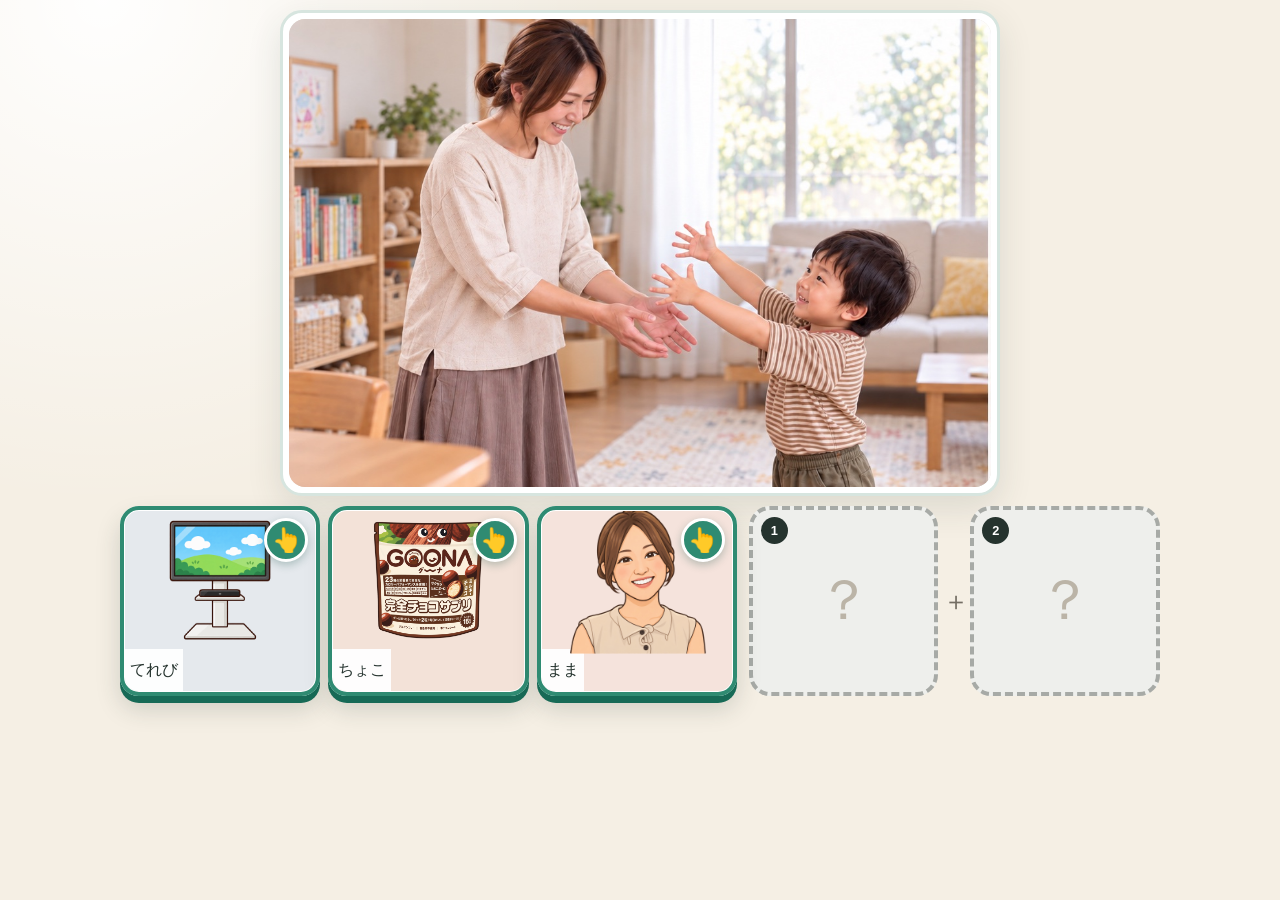
==== commit 44120566: "Add files via upload" ====
--- a/index.html
+++ b/index.html
@@ -6,13 +6,13 @@
     <meta name="theme-color" content="#f5efe4" />
     <meta name="apple-mobile-web-app-capable" content="yes" />
     <meta name="apple-mobile-web-app-status-bar-style" content="default" />
-    <meta name="apple-mobile-web-app-title" content="ふたこと" />
+    <meta name="apple-mobile-web-app-title" content="にごげーむ" />
     <meta name="format-detection" content="telephone=no" />
     <link rel="manifest" href="./manifest.webmanifest" />
     <link rel="icon" type="image/png" href="./icons/icon-192.png" />
     <link rel="apple-touch-icon" href="./icons/icon-180.png" />
-    <link rel="stylesheet" href="./styles.css?v=61" />
-    <title>ふたこと つくろう</title>
+    <link rel="stylesheet" href="./styles.css?v=63" />
+    <title>にごげーむ</title>
   </head>
   <body>
     <div class="app-shell">
@@ -51,6 +51,6 @@
       </div>
     </div>
     <div id="toast" class="toast" role="status" aria-live="polite" hidden></div>
-    <script src="./app.js?v=61" defer></script>
+    <script src="./app.js?v=63" defer></script>
   </body>
 </html>
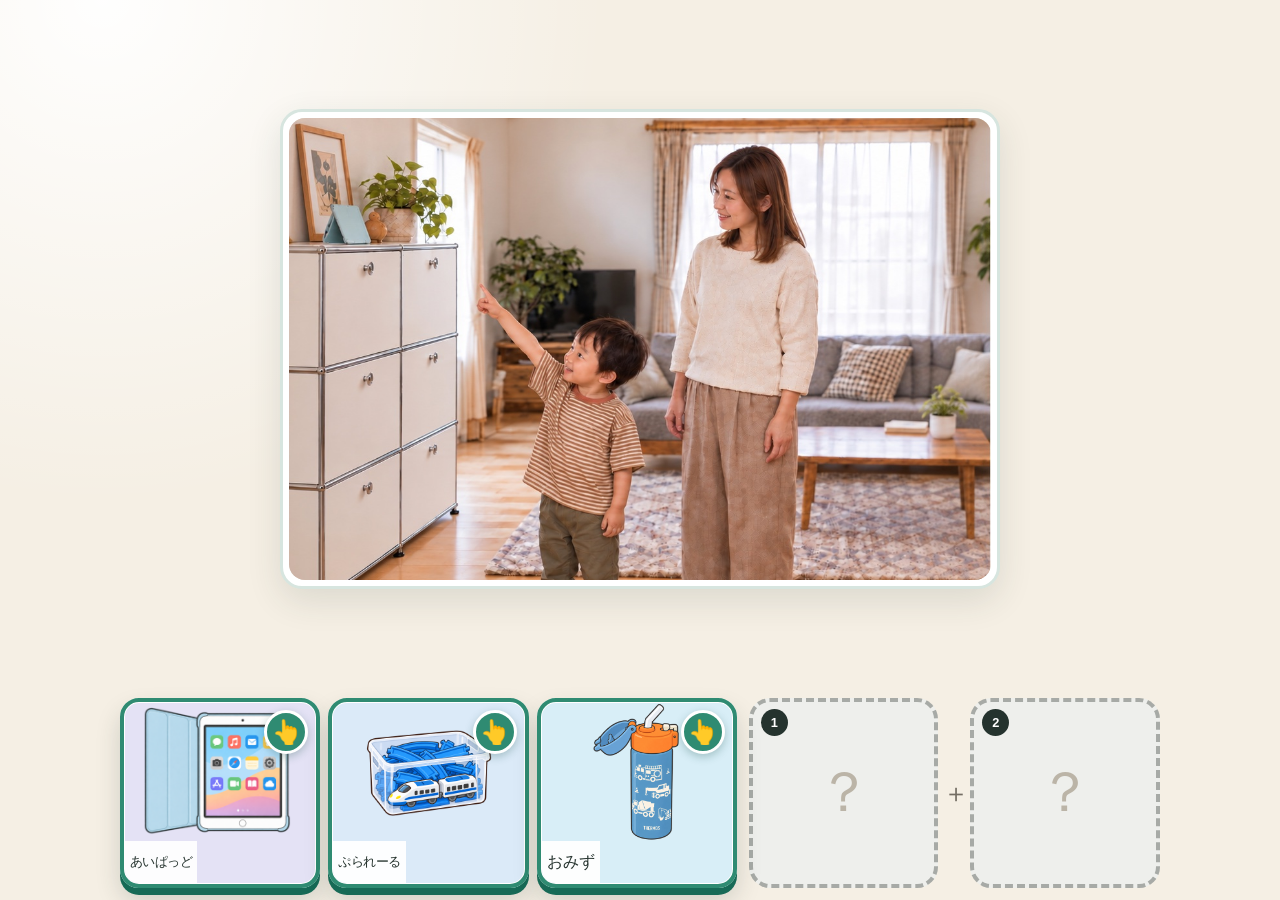
==== commit 0872841a: "Add files via upload" ====
--- a/index.html
+++ b/index.html
@@ -2,7 +2,7 @@
 <html lang="ja">
   <head>
     <meta charset="UTF-8" />
-    <meta name="viewport" content="width=device-width, initial-scale=1, viewport-fit=cover" />
+    <meta name="viewport" content="width=device-width, initial-scale=1, minimum-scale=1, maximum-scale=1, user-scalable=no, viewport-fit=cover" />
     <meta name="theme-color" content="#f5efe4" />
     <meta name="apple-mobile-web-app-capable" content="yes" />
     <meta name="apple-mobile-web-app-status-bar-style" content="default" />
@@ -11,7 +11,7 @@
     <link rel="manifest" href="./manifest.webmanifest" />
     <link rel="icon" type="image/png" href="./icons/icon-192.png" />
     <link rel="apple-touch-icon" href="./icons/icon-180.png" />
-    <link rel="stylesheet" href="./styles.css?v=63" />
+    <link rel="stylesheet" href="./styles.css?v=66" />
     <title>にごげーむ</title>
   </head>
   <body>
@@ -51,6 +51,6 @@
       </div>
     </div>
     <div id="toast" class="toast" role="status" aria-live="polite" hidden></div>
-    <script src="./app.js?v=63" defer></script>
+    <script src="./app.js?v=66" defer></script>
   </body>
 </html>
--- a/styles.css
+++ b/styles.css
@@ -1,4 +1,5 @@
 :root {
+  --app-height: 100svh;
   color-scheme: light;
   --ink: #25332e;
   --muted: #68736e;
@@ -45,6 +46,7 @@
   min-height: 100svh;
   margin: 0 auto;
   padding: max(18px, env(safe-area-inset-top)) max(24px, env(safe-area-inset-right)) max(28px, env(safe-area-inset-bottom)) max(24px, env(safe-area-inset-left));
+  touch-action: none;
 }
 
 .settings-header {
@@ -864,6 +866,21 @@
 
 /* iPad game board: photo above, then three choices and two answer slots. */
 @media (min-width: 600px) {
+  html,
+  body {
+    width: 100%;
+    height: var(--app-height);
+    min-height: var(--app-height);
+    overflow: hidden;
+    overscroll-behavior: none;
+  }
+
+  .app-shell {
+    height: var(--app-height);
+    min-height: 0;
+    overflow: hidden;
+  }
+
   main {
     display: grid;
     width: min(1040px, 100%);
@@ -983,13 +1000,45 @@
   .story-card { width: 100%; }
 }
 
-@media (min-width: 900px) and (orientation: landscape) and (max-height: 900px) {
-  .story-card { width: min(720px, 100%); }
+@media (min-width: 768px) and (orientation: landscape) and (max-height: 900px) {
+  main {
+    height: 100%;
+    min-height: 0;
+    grid-template-columns: minmax(0, 3fr) minmax(0, 2fr);
+    grid-template-rows: minmax(0, 1fr) clamp(150px, 27vh, 190px);
+    grid-template-areas:
+      "story story"
+      "choices sentence";
+    align-items: stretch;
+    gap: 10px 12px;
+  }
+
+  .story-card {
+    width: min(720px, 100%);
+    height: min(100%, 480px);
+    align-self: center;
+    margin: 0 auto;
+  }
+
+  .scene-frame {
+    height: 100%;
+    aspect-ratio: auto;
+  }
+
+  .sentence-area,
+  .sentence-strip,
+  .choices-area,
+  .choice-grid { min-height: 0; }
+
+  .choices-area,
+  .sentence-area { height: 100%; }
+
   .card-picture,
   .slot-emoji.card-picture {
     width: min(100%, 175px);
     max-width: 175px;
-    height: 138px;
+    height: calc(100% - 42px);
+    max-height: 138px;
   }
   .card-word,
   .slot-word { height: 42px; min-height: 42px; }
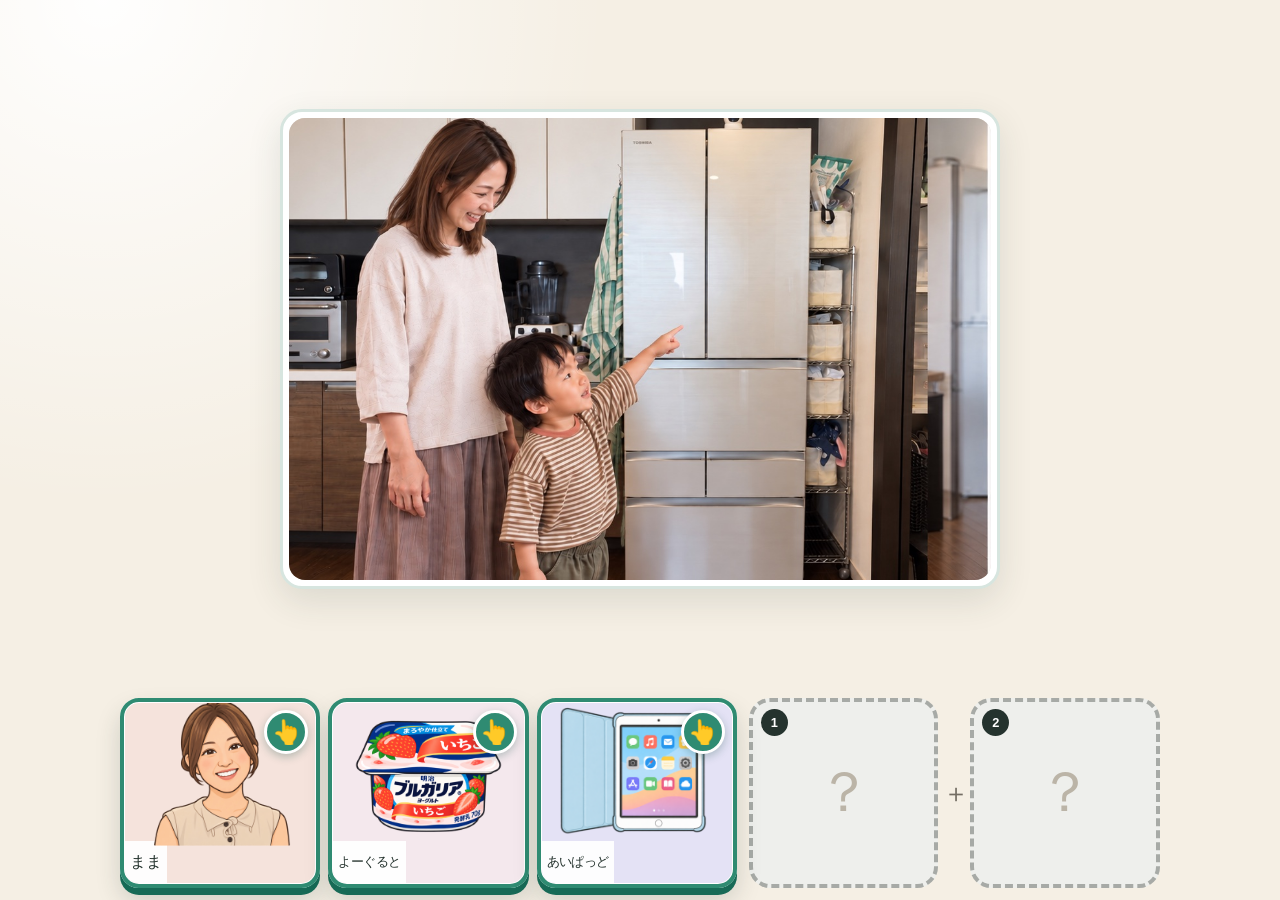
==== commit 6b171761: "Add files via upload" ====
--- a/index.html
+++ b/index.html
@@ -11,7 +11,7 @@
     <link rel="manifest" href="./manifest.webmanifest" />
     <link rel="icon" type="image/png" href="./icons/icon-192.png" />
     <link rel="apple-touch-icon" href="./icons/icon-180.png" />
-    <link rel="stylesheet" href="./styles.css?v=66" />
+    <link rel="stylesheet" href="./styles.css?v=68" />
     <title>にごげーむ</title>
   </head>
   <body>
@@ -51,6 +51,6 @@
       </div>
     </div>
     <div id="toast" class="toast" role="status" aria-live="polite" hidden></div>
-    <script src="./app.js?v=66" defer></script>
+    <script src="./app.js?v=68" defer></script>
   </body>
 </html>
